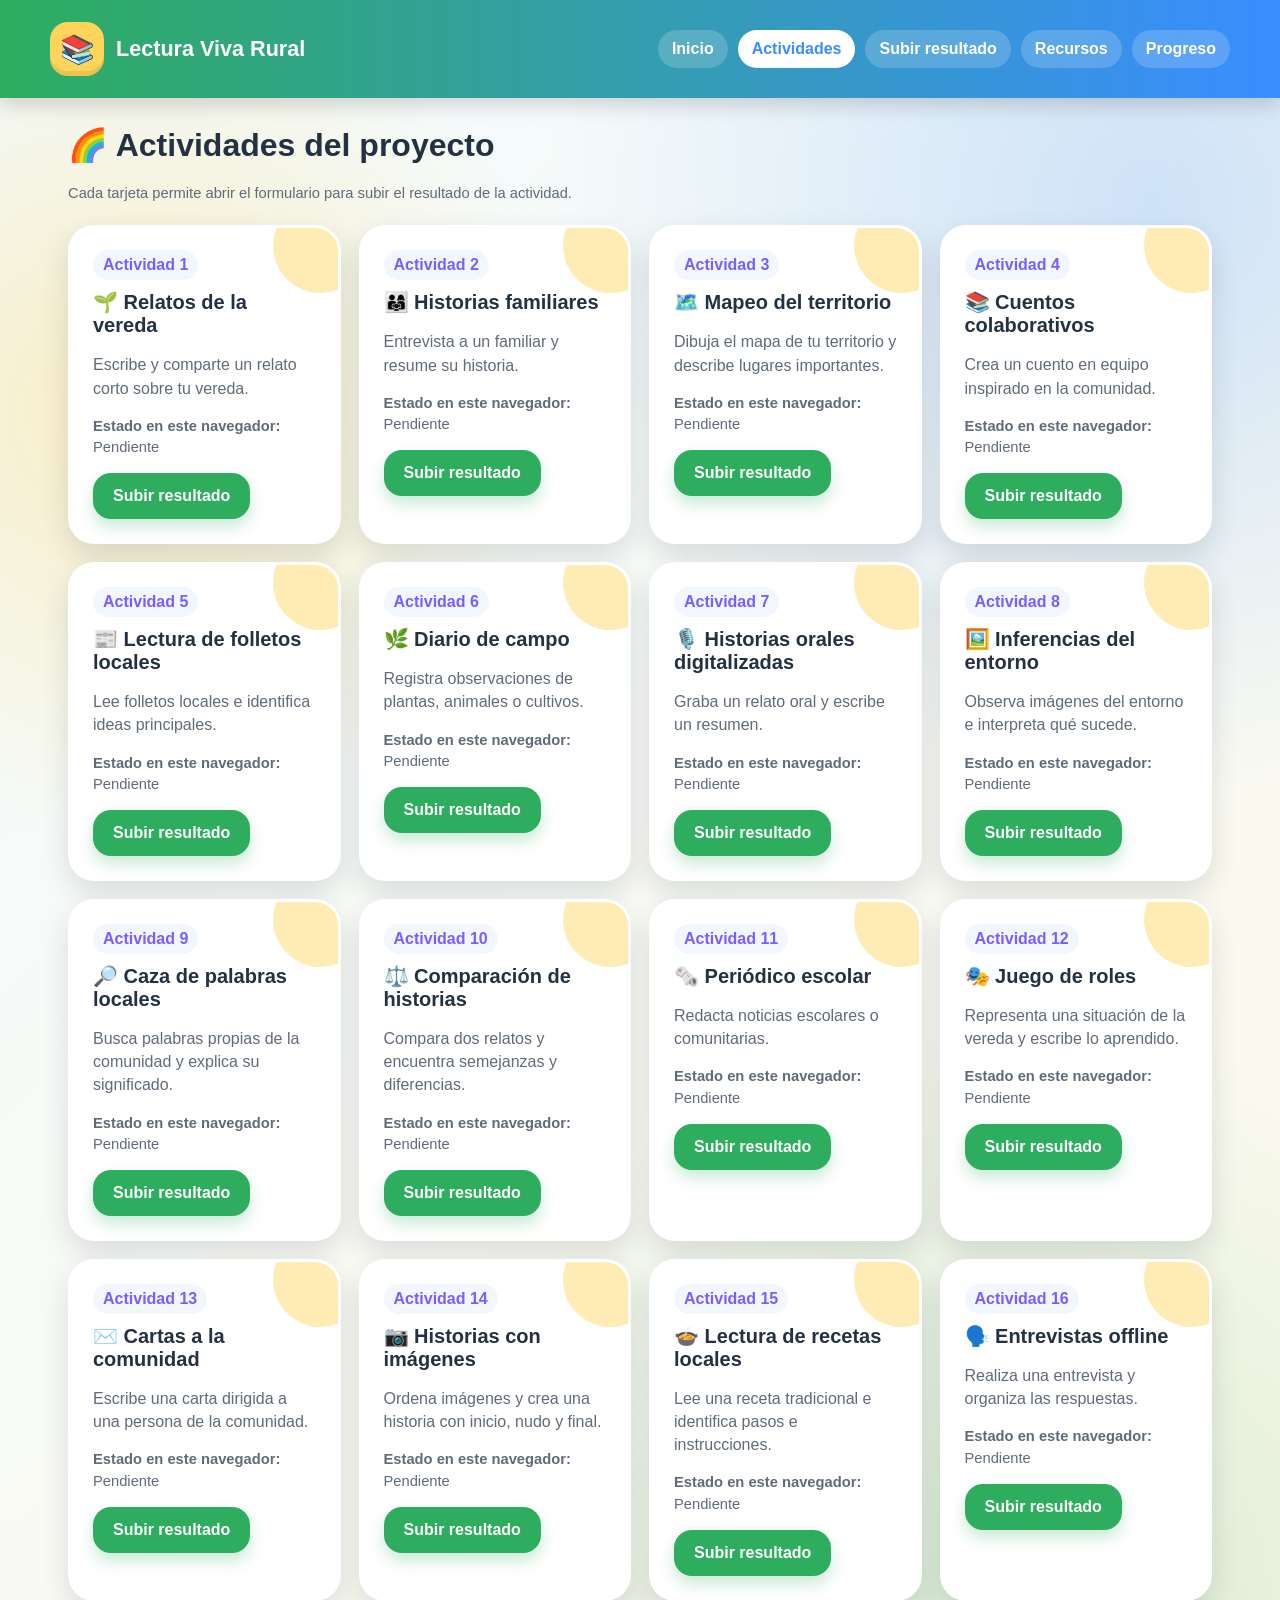
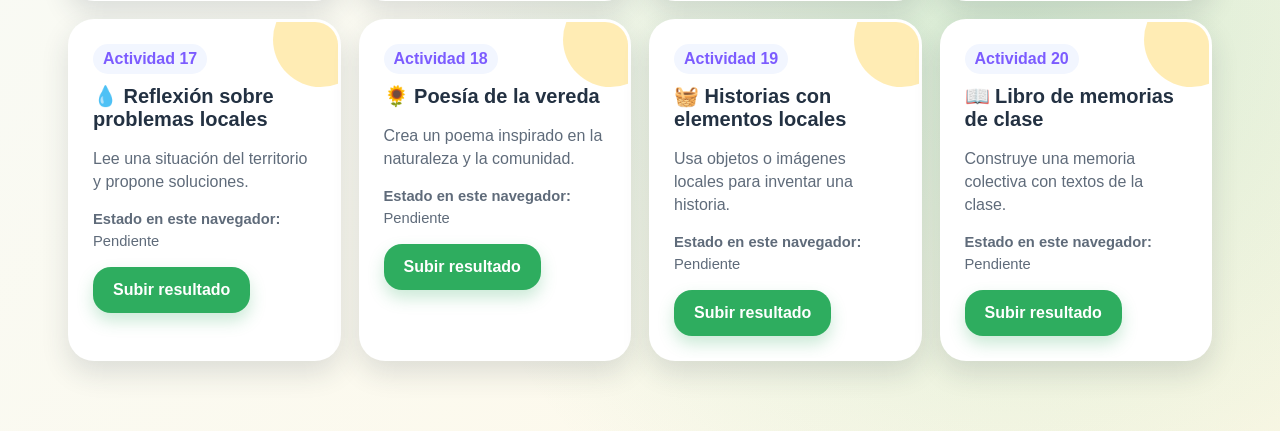
==== actividades.html @ f66ed9b8 "Add files via upload" ====
<!doctype html>
<html lang="es">
<head>
<meta charset="utf-8">
<meta name="viewport" content="width=device-width, initial-scale=1">
<title>Actividades | Lectura Viva Rural</title>
<link rel="stylesheet" href="css/estilos.css">
</head>
<body>
<header>
  <div class="header-wrap">
    <div class="logo"><span class="logo-badge">📚</span><span>Lectura Viva Rural</span></div>
    <nav><a href="index.html" class="">Inicio</a><a href="actividades.html" class="active">Actividades</a><a href="subir.html" class="">Subir resultado</a><a href="recursos.html" class="">Recursos</a><a href="progreso.html" class="">Progreso</a></nav>
  </div>
</header>
<main>

<h1>🌈 Actividades del proyecto</h1>
<p class="small">Cada tarjeta permite abrir el formulario para subir el resultado de la actividad.</p>
<section id="actividades-grid" class="grid"></section>

</main>
<script src="js/app.js"></script>
</body>
</html>
---- css/estilos.css ----
:root{
  --green:#2EAD5F;
  --blue:#3A8DFF;
  --yellow:#FFD45A;
  --orange:#FF9F43;
  --pink:#FF6B9A;
  --purple:#7C5CFF;
  --ink:#233142;
  --muted:#5f6b7a;
  --card:#ffffff;
  --shadow:0 12px 28px rgba(35,49,66,.14);
}
*{box-sizing:border-box}
body{
  margin:0;
  font-family:"Comic Sans MS","Trebuchet MS",Arial,sans-serif;
  color:var(--ink);
  min-height:100vh;
  background:
    radial-gradient(circle at 10% 20%,rgba(255,212,90,.34),transparent 22%),
    radial-gradient(circle at 90% 10%,rgba(58,141,255,.22),transparent 28%),
    radial-gradient(circle at 80% 80%,rgba(46,173,95,.18),transparent 32%),
    linear-gradient(135deg,#F3FBFF 0%,#FFF9E8 100%);
}
header{
  background:linear-gradient(90deg,var(--green),var(--blue));
  color:white;
  padding:22px 28px;
  position:sticky;
  top:0;
  z-index:10;
  box-shadow:0 8px 18px rgba(0,0,0,.15);
}
.header-wrap{
  max-width:1180px;
  margin:auto;
  display:flex;
  align-items:center;
  justify-content:space-between;
  gap:20px;
}
.logo{
  display:flex;
  align-items:center;
  gap:12px;
  font-size:1.35rem;
  font-weight:900;
}
.logo-badge{
  width:54px;
  height:54px;
  border-radius:18px;
  background:var(--yellow);
  display:grid;
  place-items:center;
  box-shadow:inset 0 -5px rgba(0,0,0,.08);
  font-size:28px;
}
nav{
  display:flex;
  flex-wrap:wrap;
  gap:10px;
}
nav a{
  color:white;
  text-decoration:none;
  font-weight:800;
  padding:10px 14px;
  border-radius:999px;
  background:rgba(255,255,255,.18);
}
nav a:hover, nav a.active{background:white;color:var(--blue)}
main{
  max-width:1180px;
  margin:28px auto;
  padding:0 18px 42px;
}
.hero{
  background:rgba(255,255,255,.88);
  border:4px solid rgba(255,212,90,.85);
  border-radius:34px;
  padding:30px;
  box-shadow:var(--shadow);
  display:grid;
  grid-template-columns:1.3fr .7fr;
  gap:26px;
  align-items:center;
}
.hero h1{
  font-size:2.55rem;
  line-height:1.05;
  margin:0 0 12px;
}
.hero p{font-size:1.12rem;color:var(--muted);line-height:1.55}
.hero-art{
  background:linear-gradient(160deg,#fff,var(--yellow));
  border-radius:30px;
  min-height:230px;
  display:grid;
  place-items:center;
  font-size:96px;
  box-shadow:inset 0 -12px rgba(0,0,0,.06);
}
.grid{
  display:grid;
  grid-template-columns:repeat(auto-fit,minmax(245px,1fr));
  gap:18px;
  margin-top:24px;
}
.card{
  background:var(--card);
  border-radius:26px;
  padding:22px;
  box-shadow:var(--shadow);
  border:3px solid rgba(255,255,255,.9);
}
.card h3{margin:0 0 8px;font-size:1.25rem}
.card p{color:var(--muted);line-height:1.45}
.activity-card{position:relative;overflow:hidden}
.activity-card:before{
  content:"";
  position:absolute;
  right:-30px;
  top:-30px;
  width:95px;
  height:95px;
  border-radius:50%;
  background:rgba(255,212,90,.45);
}
.badge{
  display:inline-block;
  padding:6px 10px;
  border-radius:999px;
  background:#F2F6FF;
  color:var(--purple);
  font-weight:900;
  margin-bottom:10px;
}
.icon{
  width:58px;
  height:58px;
  border-radius:20px;
  display:grid;
  place-items:center;
  font-size:30px;
  background:#EEF6FF;
}
.stat{display:flex;align-items:center;gap:14px}
.btn{
  border:0;
  display:inline-flex;
  align-items:center;
  justify-content:center;
  gap:8px;
  padding:14px 20px;
  border-radius:18px;
  background:var(--blue);
  color:white;
  font-weight:900;
  text-decoration:none;
  cursor:pointer;
  font-size:1rem;
  box-shadow:0 8px 16px rgba(58,141,255,.25);
}
.btn.secondary{background:var(--green);box-shadow:0 8px 16px rgba(46,173,95,.25)}
.btn.warning{background:var(--orange)}
.btn.danger{background:#E74C3C}
.actions{display:flex;flex-wrap:wrap;gap:14px;margin-top:20px}
.form{
  background:white;
  border-radius:30px;
  box-shadow:var(--shadow);
  padding:26px;
  max-width:820px;
}
label{display:block;font-weight:900;margin:14px 0 8px}
input,select,textarea{
  width:100%;
  padding:14px 16px;
  border:3px solid #DDE7F2;
  border-radius:18px;
  font-size:1rem;
  font-family:inherit;
  background:#FCFEFF;
}
textarea{min-height:140px;resize:vertical}
.notice{
  border-left:8px solid var(--green);
  background:white;
  padding:18px;
  border-radius:18px;
  box-shadow:var(--shadow);
  margin-bottom:20px;
}
.warning-box{border-left-color:var(--orange)}
.resource{
  display:grid;
  grid-template-columns:auto 1fr auto;
  gap:14px;
  align-items:center;
  border:3px dashed #DDE7F2;
  padding:14px;
  border-radius:20px;
  margin-bottom:12px;
  background:#fff;
}
.preview{
  max-width:170px;
  max-height:120px;
  border-radius:16px;
  border:2px solid #EAF0F7;
  object-fit:cover;
}
.small{font-size:.92rem;color:var(--muted)}
.footer-note{
  margin-top:28px;
  padding:16px;
  background:rgba(255,255,255,.75);
  border-radius:18px;
  color:var(--muted);
}
table{width:100%;border-collapse:separate;border-spacing:0 10px}
td,th{text-align:left;padding:12px;background:white}
th{background:#EAF4FF}
tr td:first-child,tr th:first-child{border-radius:14px 0 0 14px}
tr td:last-child,tr th:last-child{border-radius:0 14px 14px 0}
@media(max-width:760px){
  .hero{grid-template-columns:1fr}
  .hero h1{font-size:2rem}
  header{position:relative}
  .resource{grid-template-columns:1fr}
}
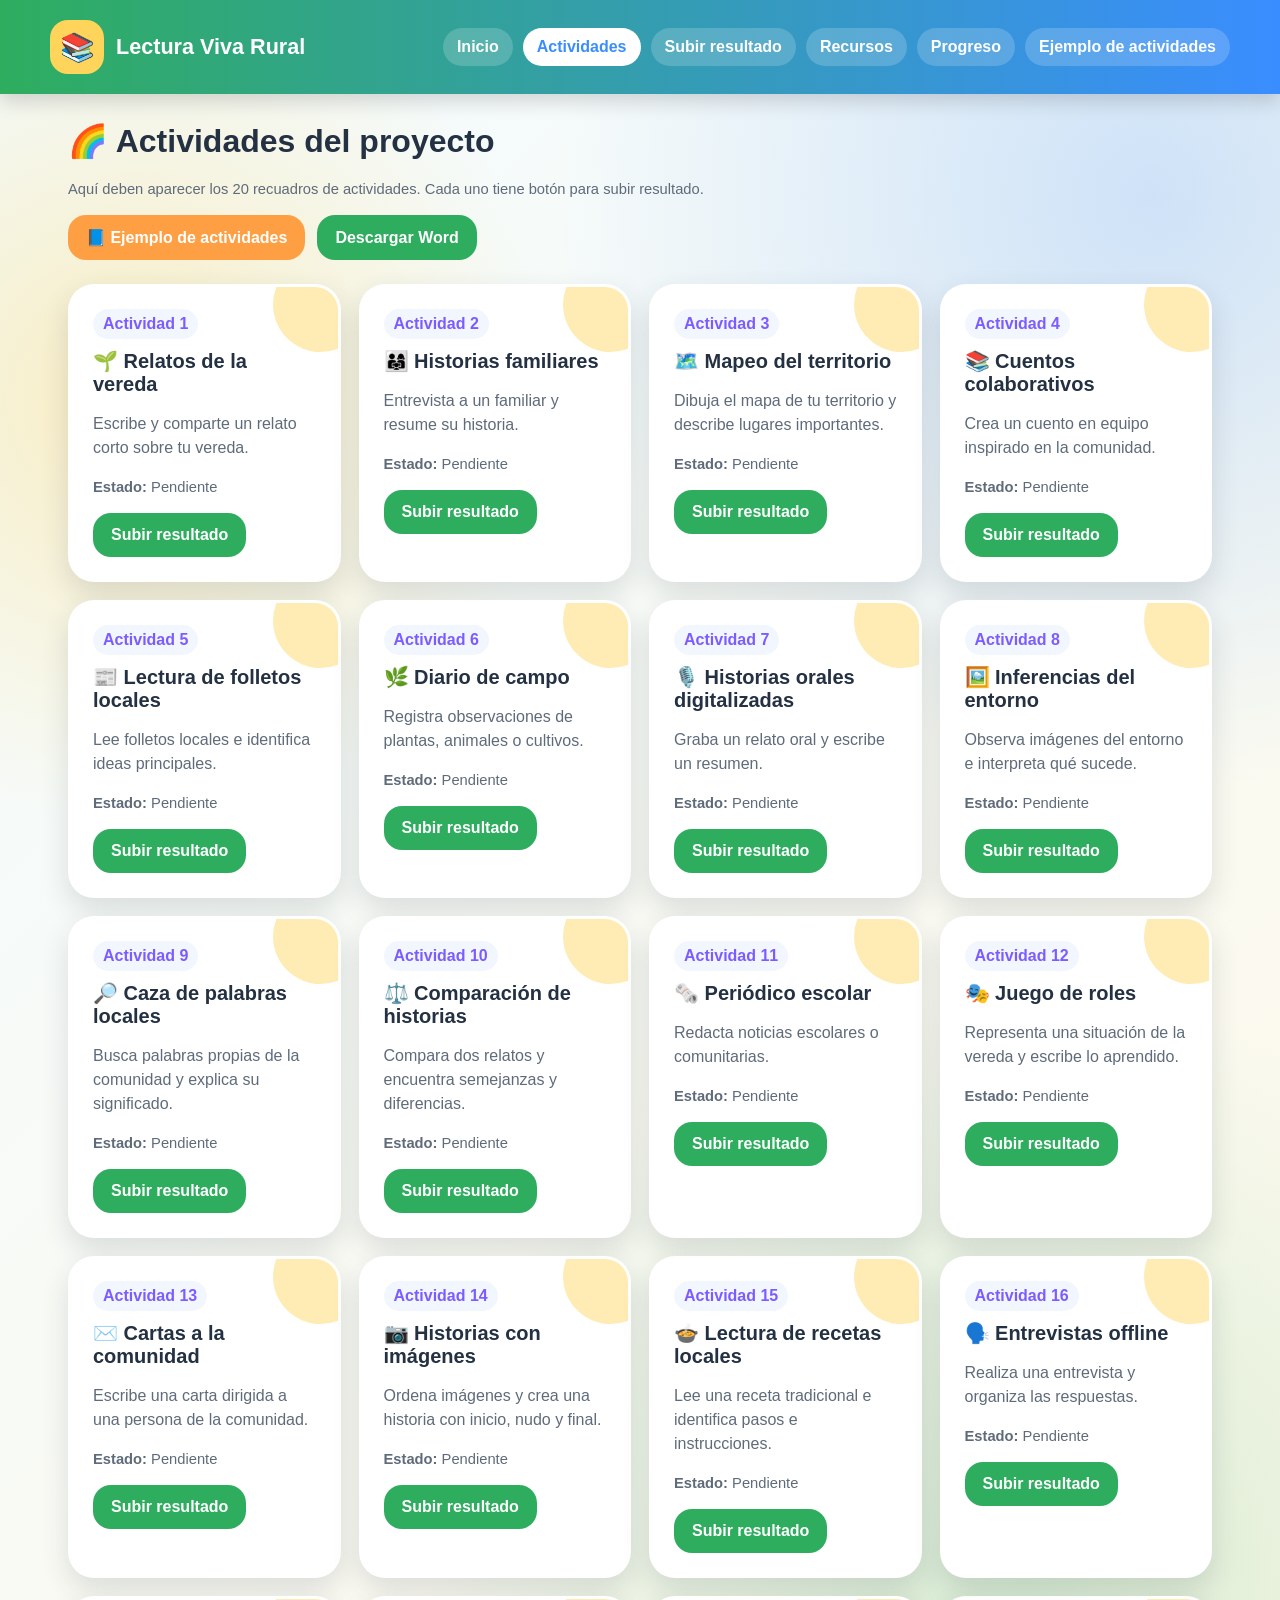
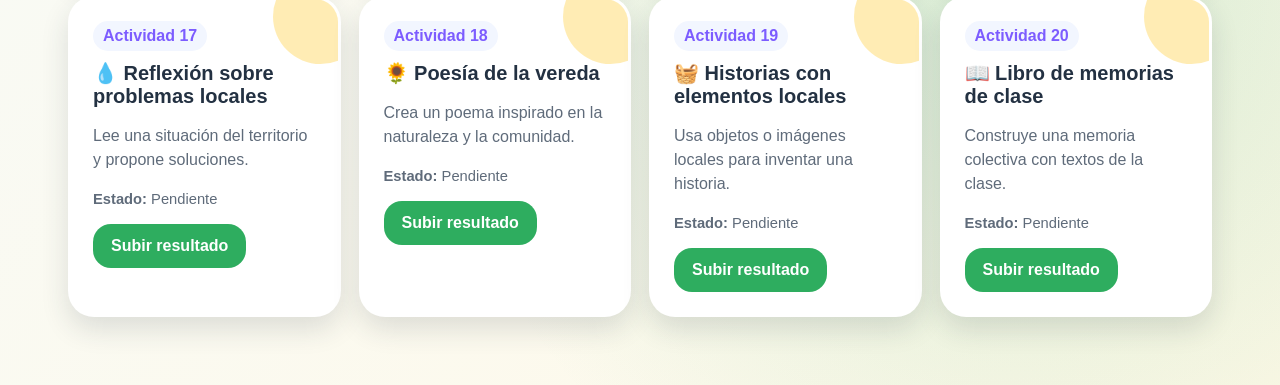
==== commit 02c63fe8: "Add files via upload" ====
--- a/actividades.html
+++ b/actividades.html
@@ -7,18 +7,17 @@
 <link rel="stylesheet" href="css/estilos.css">
 </head>
 <body>
-<header>
-  <div class="header-wrap">
-    <div class="logo"><span class="logo-badge">📚</span><span>Lectura Viva Rural</span></div>
-    <nav><a href="index.html" class="">Inicio</a><a href="actividades.html" class="active">Actividades</a><a href="subir.html" class="">Subir resultado</a><a href="recursos.html" class="">Recursos</a><a href="progreso.html" class="">Progreso</a></nav>
-  </div>
-</header>
+<header><div class="header-wrap"><div class="logo"><span class="logo-badge">📚</span><span>Lectura Viva Rural</span></div><nav><a class="" href="index.html">Inicio</a><a class="active" href="actividades.html">Actividades</a><a class="" href="subir.html">Subir resultado</a><a class="" href="recursos.html">Recursos</a><a class="" href="progreso.html">Progreso</a><a href="ejemplo_actividades.html">Ejemplo de actividades</a></nav></div></header>
 <main>
+<h1>🌈 Actividades del proyecto</h1>
+<p class="small">Aquí deben aparecer los 20 recuadros de actividades. Cada uno tiene botón para subir resultado.</p>
 
-<h1>🌈 Actividades del proyecto</h1>
-<p class="small">Cada tarjeta permite abrir el formulario para subir el resultado de la actividad.</p>
+<div class="actions">
+  <a class="btn warning" href="ejemplo_actividades.html">📘 Ejemplo de actividades</a>
+  <a class="btn secondary" href="documentos/tabla_actividades_vereda.docx" download>Descargar Word</a>
+</div>
+
 <section id="actividades-grid" class="grid"></section>
-
 </main>
 <script src="js/app.js"></script>
 </body>
--- a/css/estilos.css
+++ b/css/estilos.css
@@ -1,233 +1,93 @@
 
 :root{
-  --green:#2EAD5F;
-  --blue:#3A8DFF;
-  --yellow:#FFD45A;
-  --orange:#FF9F43;
-  --pink:#FF6B9A;
-  --purple:#7C5CFF;
-  --ink:#233142;
-  --muted:#5f6b7a;
-  --card:#ffffff;
+  --green:#2EAD5F;--blue:#3A8DFF;--yellow:#FFD45A;--orange:#FF9F43;
+  --purple:#7C5CFF;--ink:#233142;--muted:#5f6b7a;--card:#fff;
   --shadow:0 12px 28px rgba(35,49,66,.14);
 }
 *{box-sizing:border-box}
 body{
-  margin:0;
-  font-family:"Comic Sans MS","Trebuchet MS",Arial,sans-serif;
-  color:var(--ink);
+  margin:0;font-family:"Comic Sans MS","Trebuchet MS",Arial,sans-serif;color:var(--ink);
+  background:radial-gradient(circle at 10% 20%,rgba(255,212,90,.35),transparent 22%),
+             radial-gradient(circle at 90% 10%,rgba(58,141,255,.22),transparent 28%),
+             radial-gradient(circle at 80% 80%,rgba(46,173,95,.18),transparent 32%),
+             linear-gradient(135deg,#F3FBFF 0%,#FFF9E8 100%);
   min-height:100vh;
-  background:
-    radial-gradient(circle at 10% 20%,rgba(255,212,90,.34),transparent 22%),
-    radial-gradient(circle at 90% 10%,rgba(58,141,255,.22),transparent 28%),
-    radial-gradient(circle at 80% 80%,rgba(46,173,95,.18),transparent 32%),
-    linear-gradient(135deg,#F3FBFF 0%,#FFF9E8 100%);
 }
-header{
-  background:linear-gradient(90deg,var(--green),var(--blue));
+header{background:linear-gradient(90deg,var(--green),var(--blue));color:white;padding:20px 26px;box-shadow:0 8px 18px rgba(0,0,0,.15)}
+.header-wrap{max-width:1180px;margin:auto;display:flex;align-items:center;justify-content:space-between;gap:20px;flex-wrap:wrap}
+.logo{display:flex;align-items:center;gap:12px;font-size:1.35rem;font-weight:900}
+.logo-badge{width:54px;height:54px;border-radius:18px;background:var(--yellow);display:grid;place-items:center;font-size:28px}
+nav{display:flex;flex-wrap:wrap;gap:10px}
+nav a{color:white;text-decoration:none;font-weight:800;padding:10px 14px;border-radius:999px;background:rgba(255,255,255,.18)}
+nav a:hover,nav a.active{background:white;color:var(--blue)}
+main{max-width:1180px;margin:28px auto;padding:0 18px 40px}
+.hero{background:rgba(255,255,255,.9);border:4px solid rgba(255,212,90,.85);border-radius:34px;padding:30px;box-shadow:var(--shadow);display:grid;grid-template-columns:1.25fr .75fr;gap:26px;align-items:center}
+.hero h1{font-size:2.45rem;line-height:1.08;margin:0 0 12px}
+.hero p,.card p{color:var(--muted);line-height:1.5}
+.hero-art{background:linear-gradient(160deg,#fff,var(--yellow));border-radius:30px;min-height:230px;display:grid;place-items:center;font-size:94px}
+.actions{display:flex;flex-wrap:wrap;gap:12px;margin-top:18px}
+.btn{border:0;display:inline-flex;align-items:center;justify-content:center;gap:8px;padding:13px 18px;border-radius:18px;background:var(--blue);color:white;font-weight:900;text-decoration:none;cursor:pointer;font-size:1rem}
+.btn.secondary{background:var(--green)}.btn.warning{background:var(--orange)}.btn.danger{background:#E74C3C}
+.grid{display:grid;grid-template-columns:repeat(auto-fit,minmax(250px,1fr));gap:18px;margin-top:24px}
+.card{background:var(--card);border-radius:26px;padding:22px;box-shadow:var(--shadow);border:3px solid rgba(255,255,255,.9)}
+.card h3{margin:0 0 8px;font-size:1.25rem}
+.stat{display:flex;align-items:center;gap:14px}
+.icon{width:58px;height:58px;border-radius:20px;display:grid;place-items:center;font-size:30px;background:#EEF6FF}
+.activity-card{position:relative;overflow:hidden}
+.activity-card:before{content:"";position:absolute;right:-30px;top:-30px;width:95px;height:95px;border-radius:50%;background:rgba(255,212,90,.45)}
+.badge{display:inline-block;padding:6px 10px;border-radius:999px;background:#F2F6FF;color:var(--purple);font-weight:900;margin-bottom:10px}
+.form{background:white;border-radius:30px;box-shadow:var(--shadow);padding:26px;max-width:820px}
+label{display:block;font-weight:900;margin:14px 0 8px}
+input,select,textarea{width:100%;padding:14px 16px;border:3px solid #DDE7F2;border-radius:18px;font-size:1rem;font-family:inherit;background:#FCFEFF}
+textarea{min-height:140px;resize:vertical}
+.resource{display:grid;grid-template-columns:auto 1fr auto;gap:14px;align-items:center;border:3px dashed #DDE7F2;padding:14px;border-radius:20px;margin-bottom:12px;background:#fff}
+.preview{max-width:170px;max-height:120px;border-radius:16px;border:2px solid #EAF0F7;object-fit:cover}
+.small{font-size:.92rem;color:var(--muted)}
+.notice{margin:18px 0;padding:16px;background:rgba(255,255,255,.85);border-radius:18px;border-left:8px solid var(--green);box-shadow:var(--shadow)}
+table{width:100%;border-collapse:separate;border-spacing:0 10px}
+td,th{text-align:left;padding:12px;background:white}th{background:#EAF4FF}
+tr td:first-child,tr th:first-child{border-radius:14px 0 0 14px}
+tr td:last-child,tr th:last-child{border-radius:0 14px 14px 0}
+.tabs{display:flex;gap:10px;flex-wrap:wrap;margin:20px 0}.tab{background:white;color:var(--blue);border:3px solid #DDE7F2}.tab.active{background:var(--blue);color:white}.hidden{display:none}
+@media(max-width:760px){.hero{grid-template-columns:1fr}.hero h1{font-size:2rem}.resource{grid-template-columns:1fr}}
+
+
+.example-table-wrap{
+  overflow-x:auto;
+  background:white;
+  border-radius:26px;
+  padding:14px;
+  box-shadow:var(--shadow);
+}
+.example-table{
+  width:100%;
+  border-collapse:separate;
+  border-spacing:0;
+  min-width:900px;
+}
+.example-table th{
+  background:#1f5a85;
   color:white;
-  padding:22px 28px;
-  position:sticky;
-  top:0;
-  z-index:10;
-  box-shadow:0 8px 18px rgba(0,0,0,.15);
+  padding:12px;
+  text-align:left;
 }
-.header-wrap{
-  max-width:1180px;
-  margin:auto;
-  display:flex;
-  align-items:center;
-  justify-content:space-between;
-  gap:20px;
+.example-table td{
+  padding:12px;
+  border-bottom:1px solid #DDE7F2;
+  vertical-align:top;
+  background:#fff;
 }
-.logo{
-  display:flex;
-  align-items:center;
-  gap:12px;
-  font-size:1.35rem;
-  font-weight:900;
+.example-table tr:nth-child(even) td{
+  background:#EEF6FF;
 }
-.logo-badge{
-  width:54px;
-  height:54px;
-  border-radius:18px;
-  background:var(--yellow);
+.example-table th:first-child{border-radius:14px 0 0 0}
+.example-table th:last-child{border-radius:0 14px 0 0}
+.example-intro{
   display:grid;
-  place-items:center;
-  box-shadow:inset 0 -5px rgba(0,0,0,.08);
-  font-size:28px;
-}
-nav{
-  display:flex;
-  flex-wrap:wrap;
-  gap:10px;
-}
-nav a{
-  color:white;
-  text-decoration:none;
-  font-weight:800;
-  padding:10px 14px;
-  border-radius:999px;
-  background:rgba(255,255,255,.18);
-}
-nav a:hover, nav a.active{background:white;color:var(--blue)}
-main{
-  max-width:1180px;
-  margin:28px auto;
-  padding:0 18px 42px;
-}
-.hero{
-  background:rgba(255,255,255,.88);
-  border:4px solid rgba(255,212,90,.85);
-  border-radius:34px;
-  padding:30px;
-  box-shadow:var(--shadow);
-  display:grid;
-  grid-template-columns:1.3fr .7fr;
-  gap:26px;
+  grid-template-columns:1fr auto;
+  gap:18px;
   align-items:center;
 }
-.hero h1{
-  font-size:2.55rem;
-  line-height:1.05;
-  margin:0 0 12px;
+@media(max-width:760px){
+  .example-intro{grid-template-columns:1fr}
 }
-.hero p{font-size:1.12rem;color:var(--muted);line-height:1.55}
-.hero-art{
-  background:linear-gradient(160deg,#fff,var(--yellow));
-  border-radius:30px;
-  min-height:230px;
-  display:grid;
-  place-items:center;
-  font-size:96px;
-  box-shadow:inset 0 -12px rgba(0,0,0,.06);
-}
-.grid{
-  display:grid;
-  grid-template-columns:repeat(auto-fit,minmax(245px,1fr));
-  gap:18px;
-  margin-top:24px;
-}
-.card{
-  background:var(--card);
-  border-radius:26px;
-  padding:22px;
-  box-shadow:var(--shadow);
-  border:3px solid rgba(255,255,255,.9);
-}
-.card h3{margin:0 0 8px;font-size:1.25rem}
-.card p{color:var(--muted);line-height:1.45}
-.activity-card{position:relative;overflow:hidden}
-.activity-card:before{
-  content:"";
-  position:absolute;
-  right:-30px;
-  top:-30px;
-  width:95px;
-  height:95px;
-  border-radius:50%;
-  background:rgba(255,212,90,.45);
-}
-.badge{
-  display:inline-block;
-  padding:6px 10px;
-  border-radius:999px;
-  background:#F2F6FF;
-  color:var(--purple);
-  font-weight:900;
-  margin-bottom:10px;
-}
-.icon{
-  width:58px;
-  height:58px;
-  border-radius:20px;
-  display:grid;
-  place-items:center;
-  font-size:30px;
-  background:#EEF6FF;
-}
-.stat{display:flex;align-items:center;gap:14px}
-.btn{
-  border:0;
-  display:inline-flex;
-  align-items:center;
-  justify-content:center;
-  gap:8px;
-  padding:14px 20px;
-  border-radius:18px;
-  background:var(--blue);
-  color:white;
-  font-weight:900;
-  text-decoration:none;
-  cursor:pointer;
-  font-size:1rem;
-  box-shadow:0 8px 16px rgba(58,141,255,.25);
-}
-.btn.secondary{background:var(--green);box-shadow:0 8px 16px rgba(46,173,95,.25)}
-.btn.warning{background:var(--orange)}
-.btn.danger{background:#E74C3C}
-.actions{display:flex;flex-wrap:wrap;gap:14px;margin-top:20px}
-.form{
-  background:white;
-  border-radius:30px;
-  box-shadow:var(--shadow);
-  padding:26px;
-  max-width:820px;
-}
-label{display:block;font-weight:900;margin:14px 0 8px}
-input,select,textarea{
-  width:100%;
-  padding:14px 16px;
-  border:3px solid #DDE7F2;
-  border-radius:18px;
-  font-size:1rem;
-  font-family:inherit;
-  background:#FCFEFF;
-}
-textarea{min-height:140px;resize:vertical}
-.notice{
-  border-left:8px solid var(--green);
-  background:white;
-  padding:18px;
-  border-radius:18px;
-  box-shadow:var(--shadow);
-  margin-bottom:20px;
-}
-.warning-box{border-left-color:var(--orange)}
-.resource{
-  display:grid;
-  grid-template-columns:auto 1fr auto;
-  gap:14px;
-  align-items:center;
-  border:3px dashed #DDE7F2;
-  padding:14px;
-  border-radius:20px;
-  margin-bottom:12px;
-  background:#fff;
-}
-.preview{
-  max-width:170px;
-  max-height:120px;
-  border-radius:16px;
-  border:2px solid #EAF0F7;
-  object-fit:cover;
-}
-.small{font-size:.92rem;color:var(--muted)}
-.footer-note{
-  margin-top:28px;
-  padding:16px;
-  background:rgba(255,255,255,.75);
-  border-radius:18px;
-  color:var(--muted);
-}
-table{width:100%;border-collapse:separate;border-spacing:0 10px}
-td,th{text-align:left;padding:12px;background:white}
-th{background:#EAF4FF}
-tr td:first-child,tr th:first-child{border-radius:14px 0 0 14px}
-tr td:last-child,tr th:last-child{border-radius:0 14px 14px 0}
-@media(max-width:760px){
-  .hero{grid-template-columns:1fr}
-  .hero h1{font-size:2rem}
-  header{position:relative}
-  .resource{grid-template-columns:1fr}
-}
